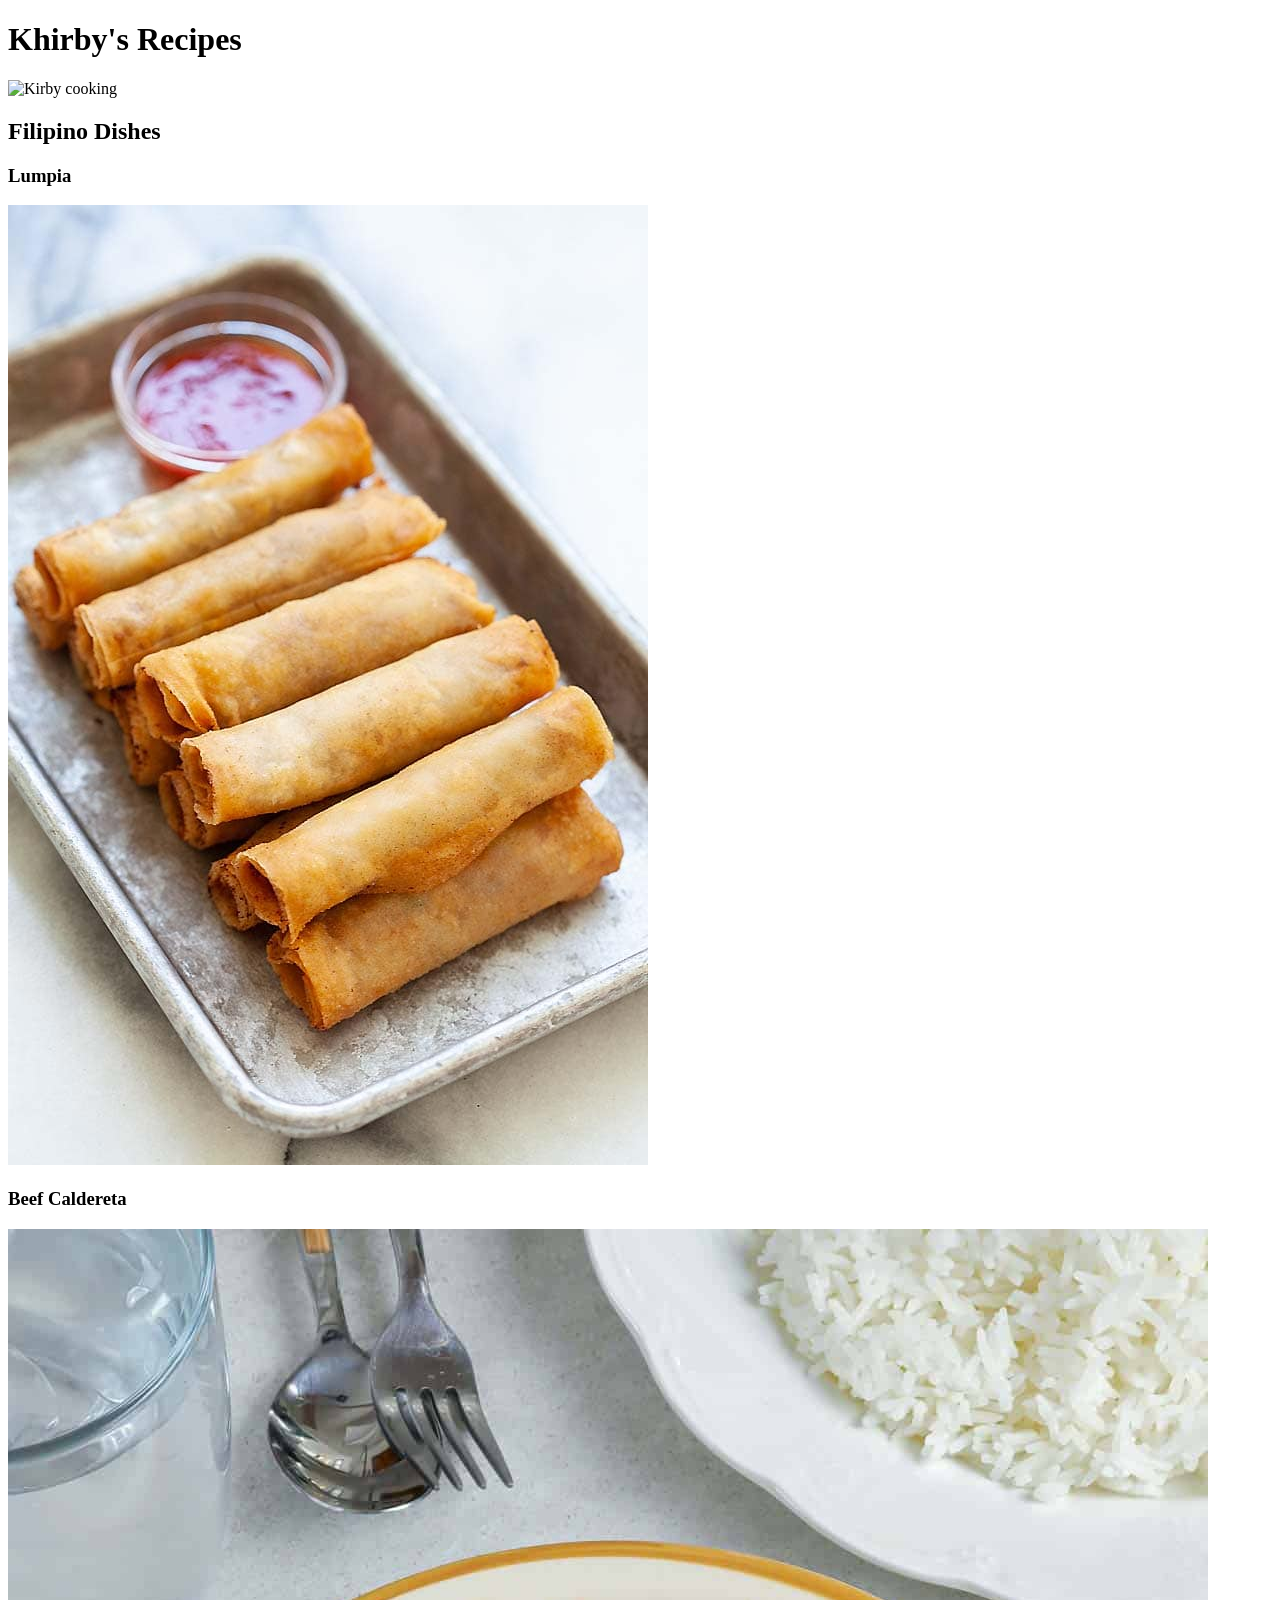
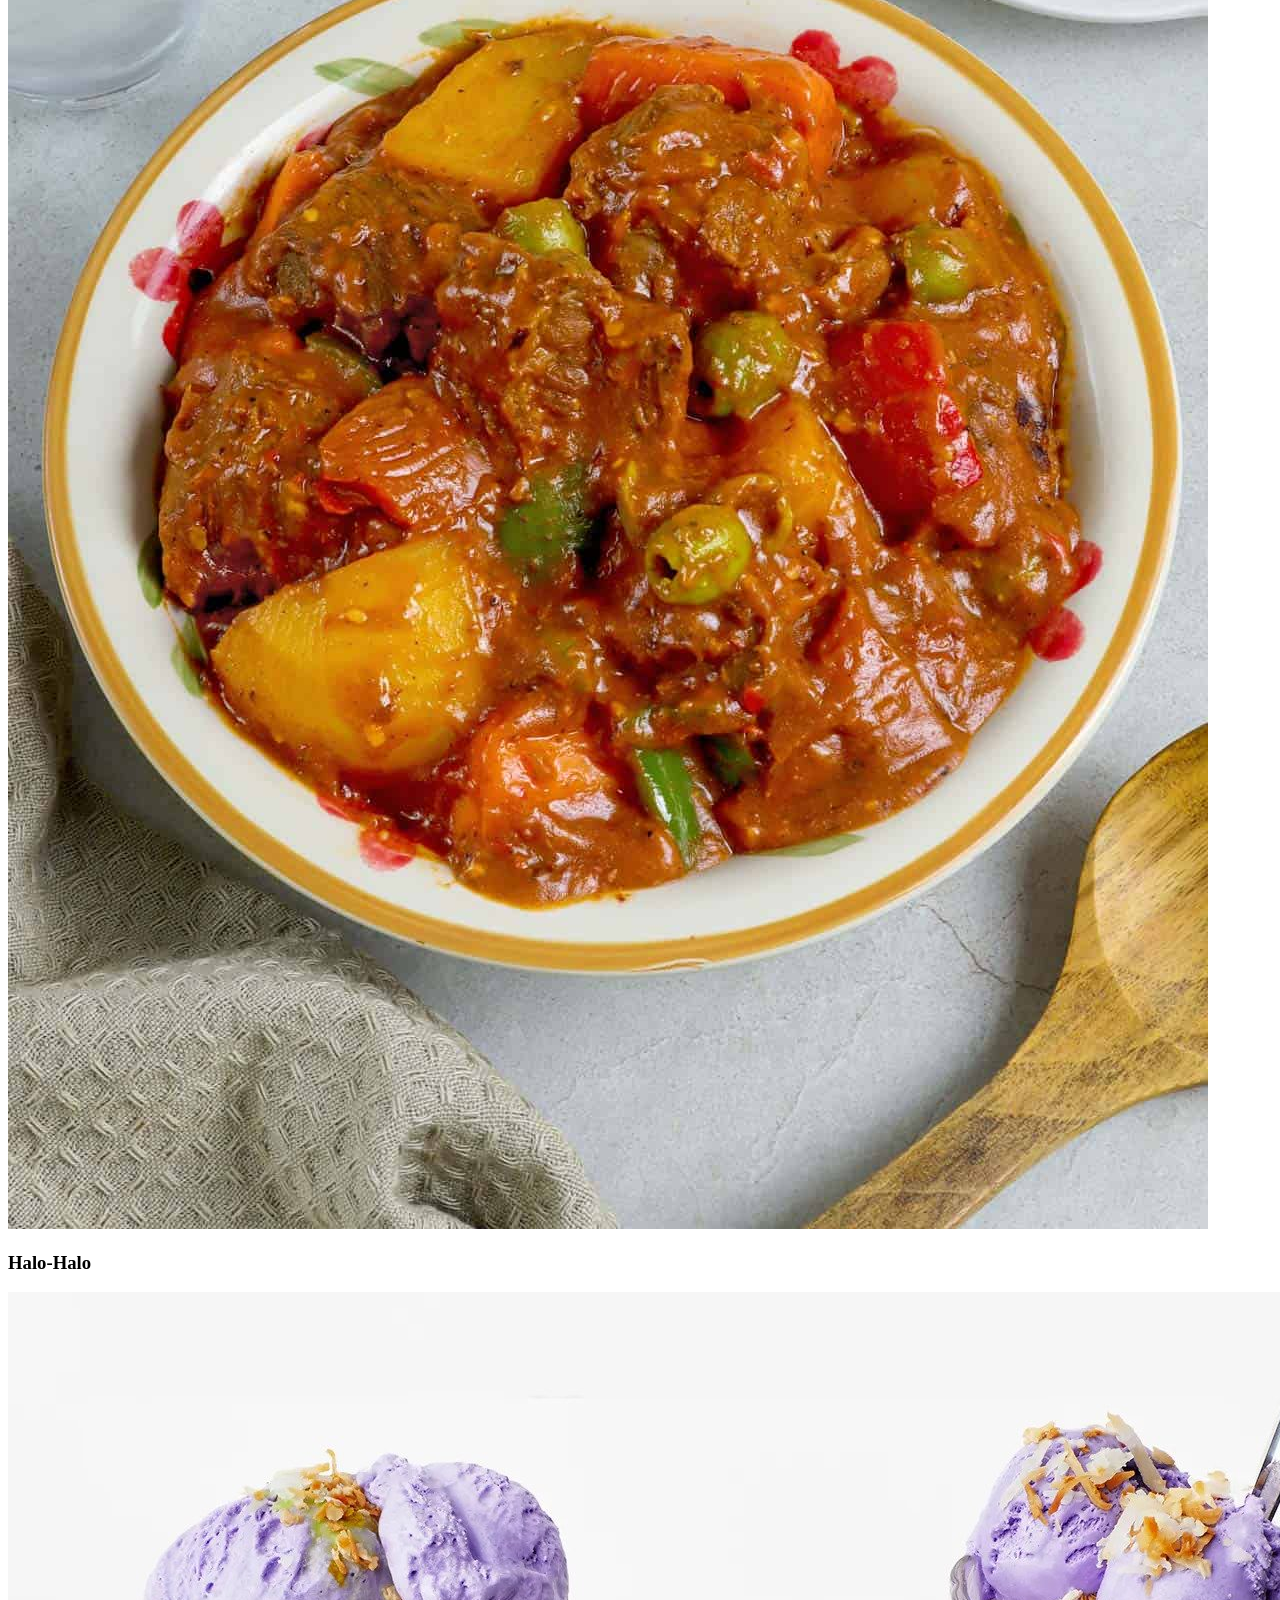
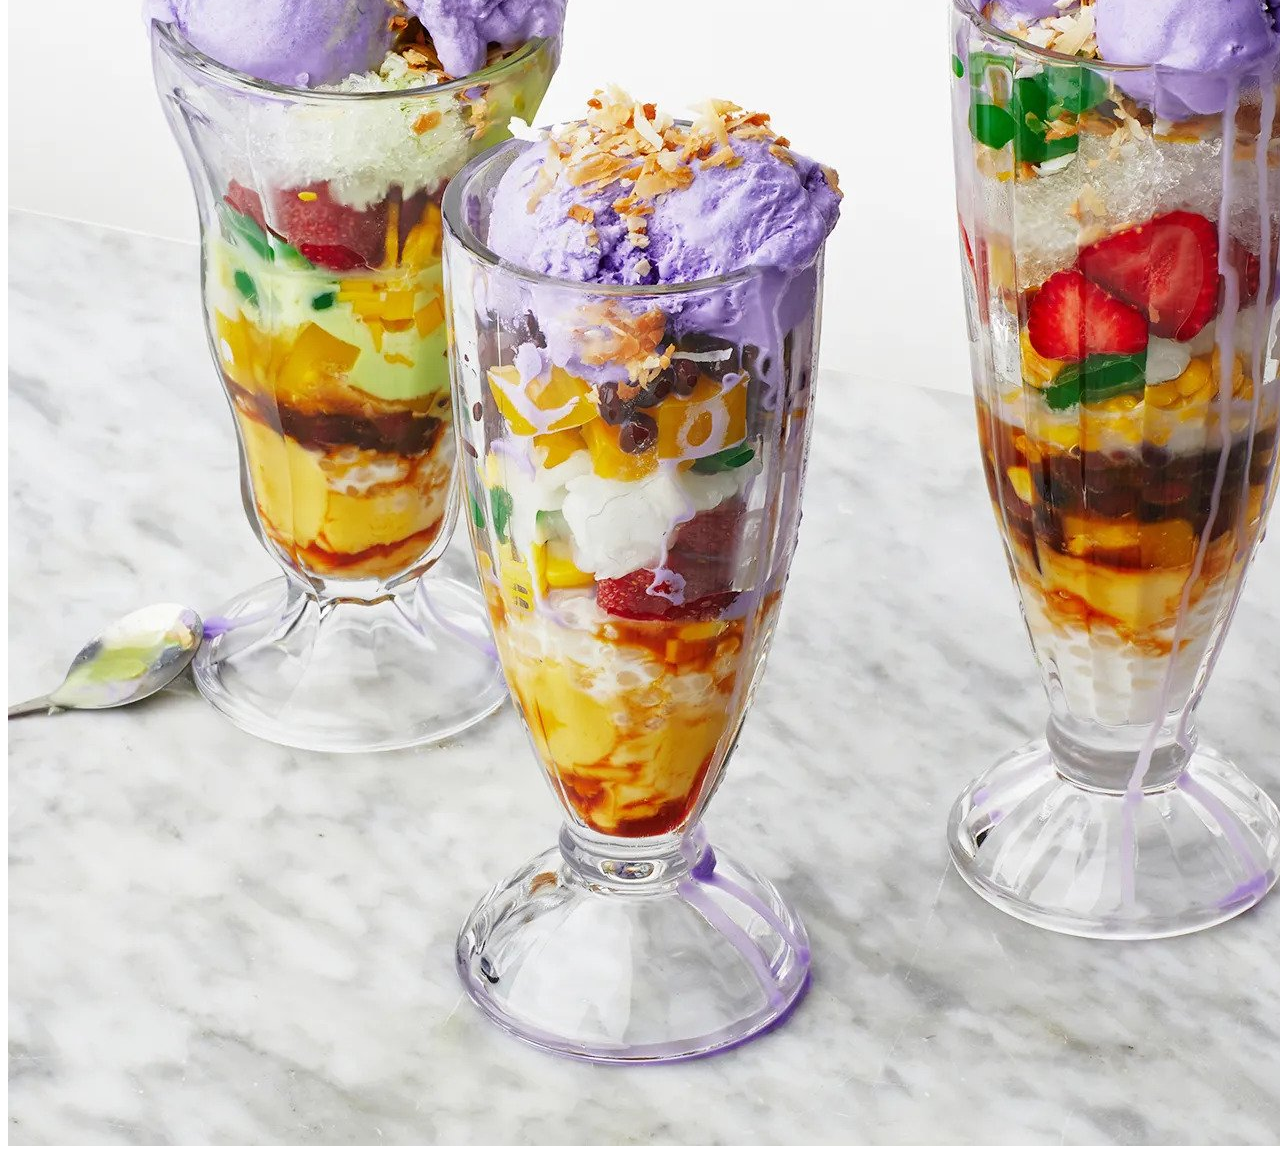
==== index.html @ 0ebfeaf5 "Remove original styles" ====
<!DOCTYPE html>
<html lang="en">
    <head>
        <meta charset="UTF-8">
        <title>Khirby's Recipes</title>
    </head>
    <body>
        <header>
            <h1>Khirby's Recipes</h1>
        </header>
        <main>
            <section id="hero-image">
                <img src="./images/kirbycooking.gif" alt="Kirby cooking">
            </section>
            <section id="main-content">
                <h2>Filipino Dishes</h2>
                <section class="recipe-list">
                    <div class="recipe">
                        <h3>Lumpia</h3>
                        <a href="./recipes/lumpia.html">
                            <img src="./images/lumpia.jpeg" alt="Filipino Lumpia">
                        </a>
                    </div>

                    <div class="recipe">
                        <h3>Beef Caldereta</h3>
                        <a href="./recipes/beefCaldereta.html">
                            <img src="./images/beefcaldereta.jpeg" alt="Filipino Beef Caldereta">
                        </a>
                    </div>

                    <div class="recipe">
                        <h3>Halo-Halo</h3>
                        <a href="./recipes/haloHalo.html">
                            <img src="./images/halohalo.jpeg" alt="Filipino Halo-Halo">
                        </a>
                    </div>
                </section>
            </section>
        </main>
    </body>
</html>
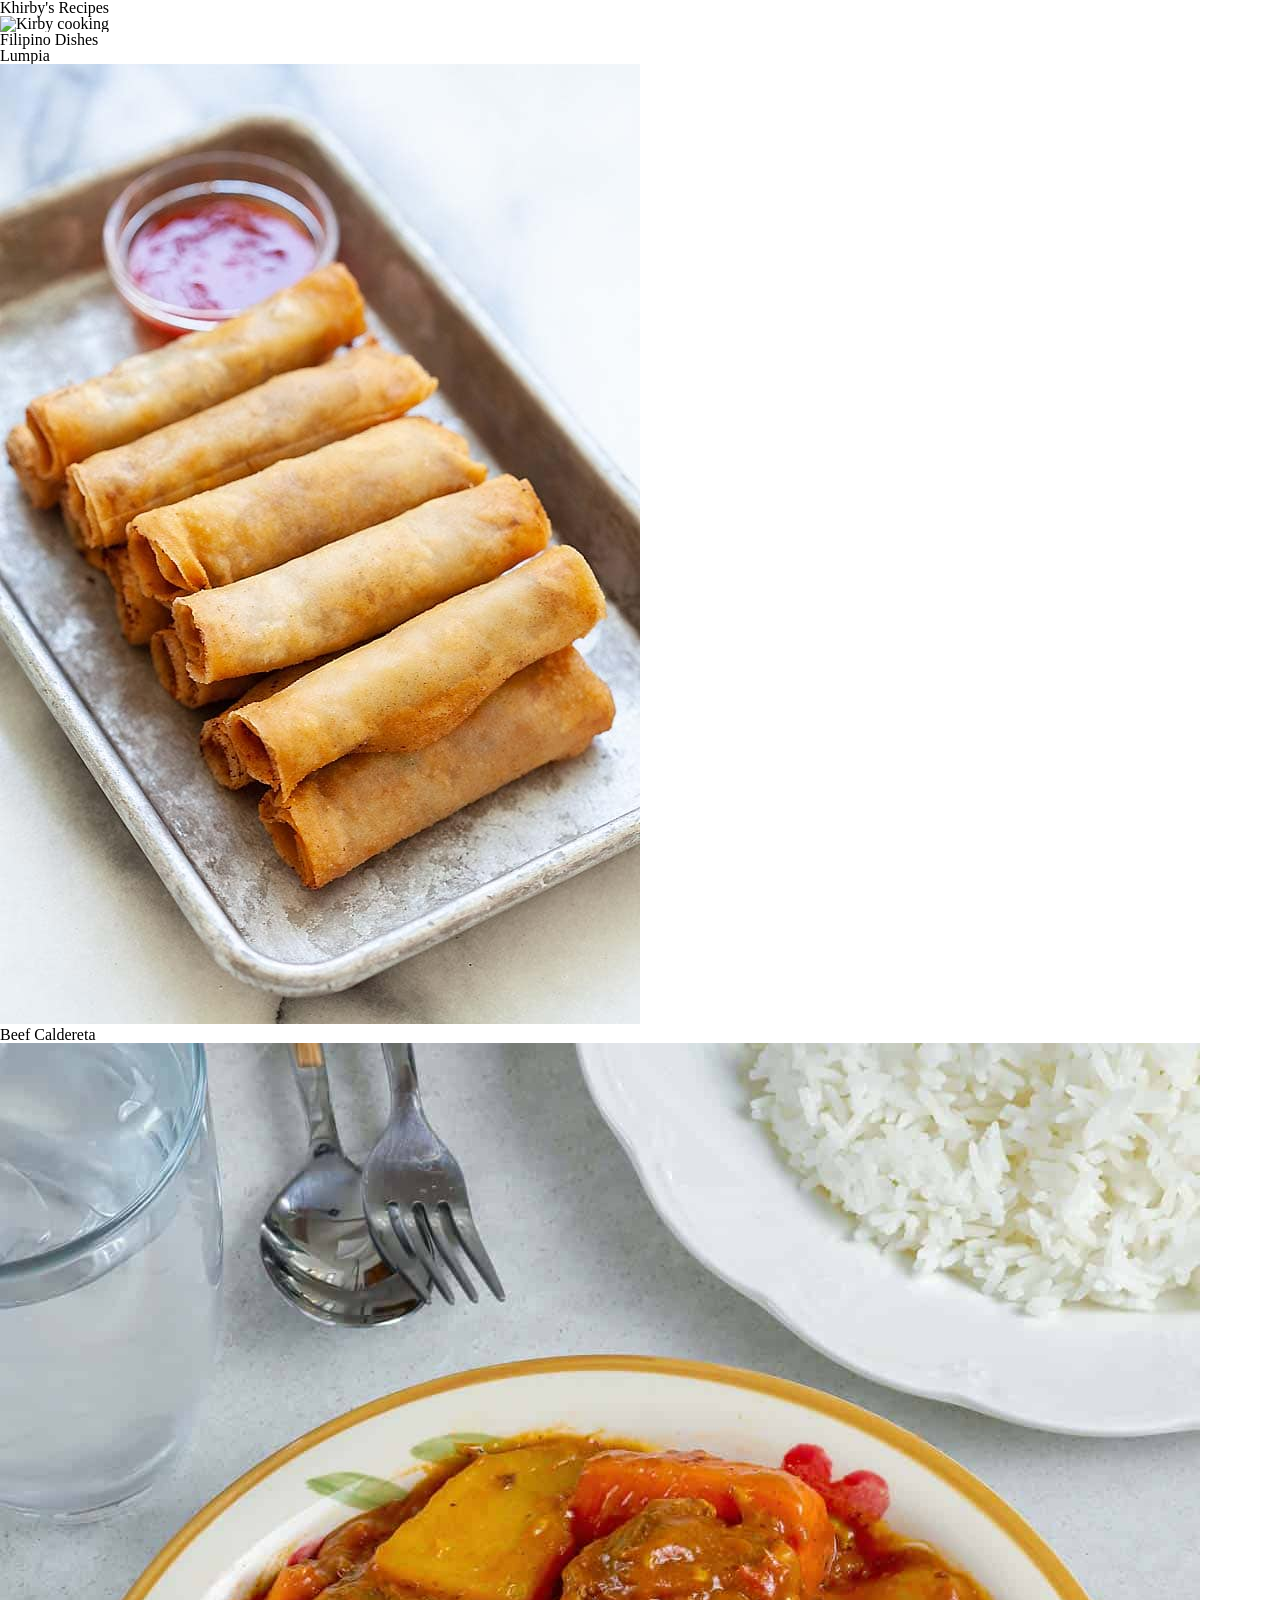
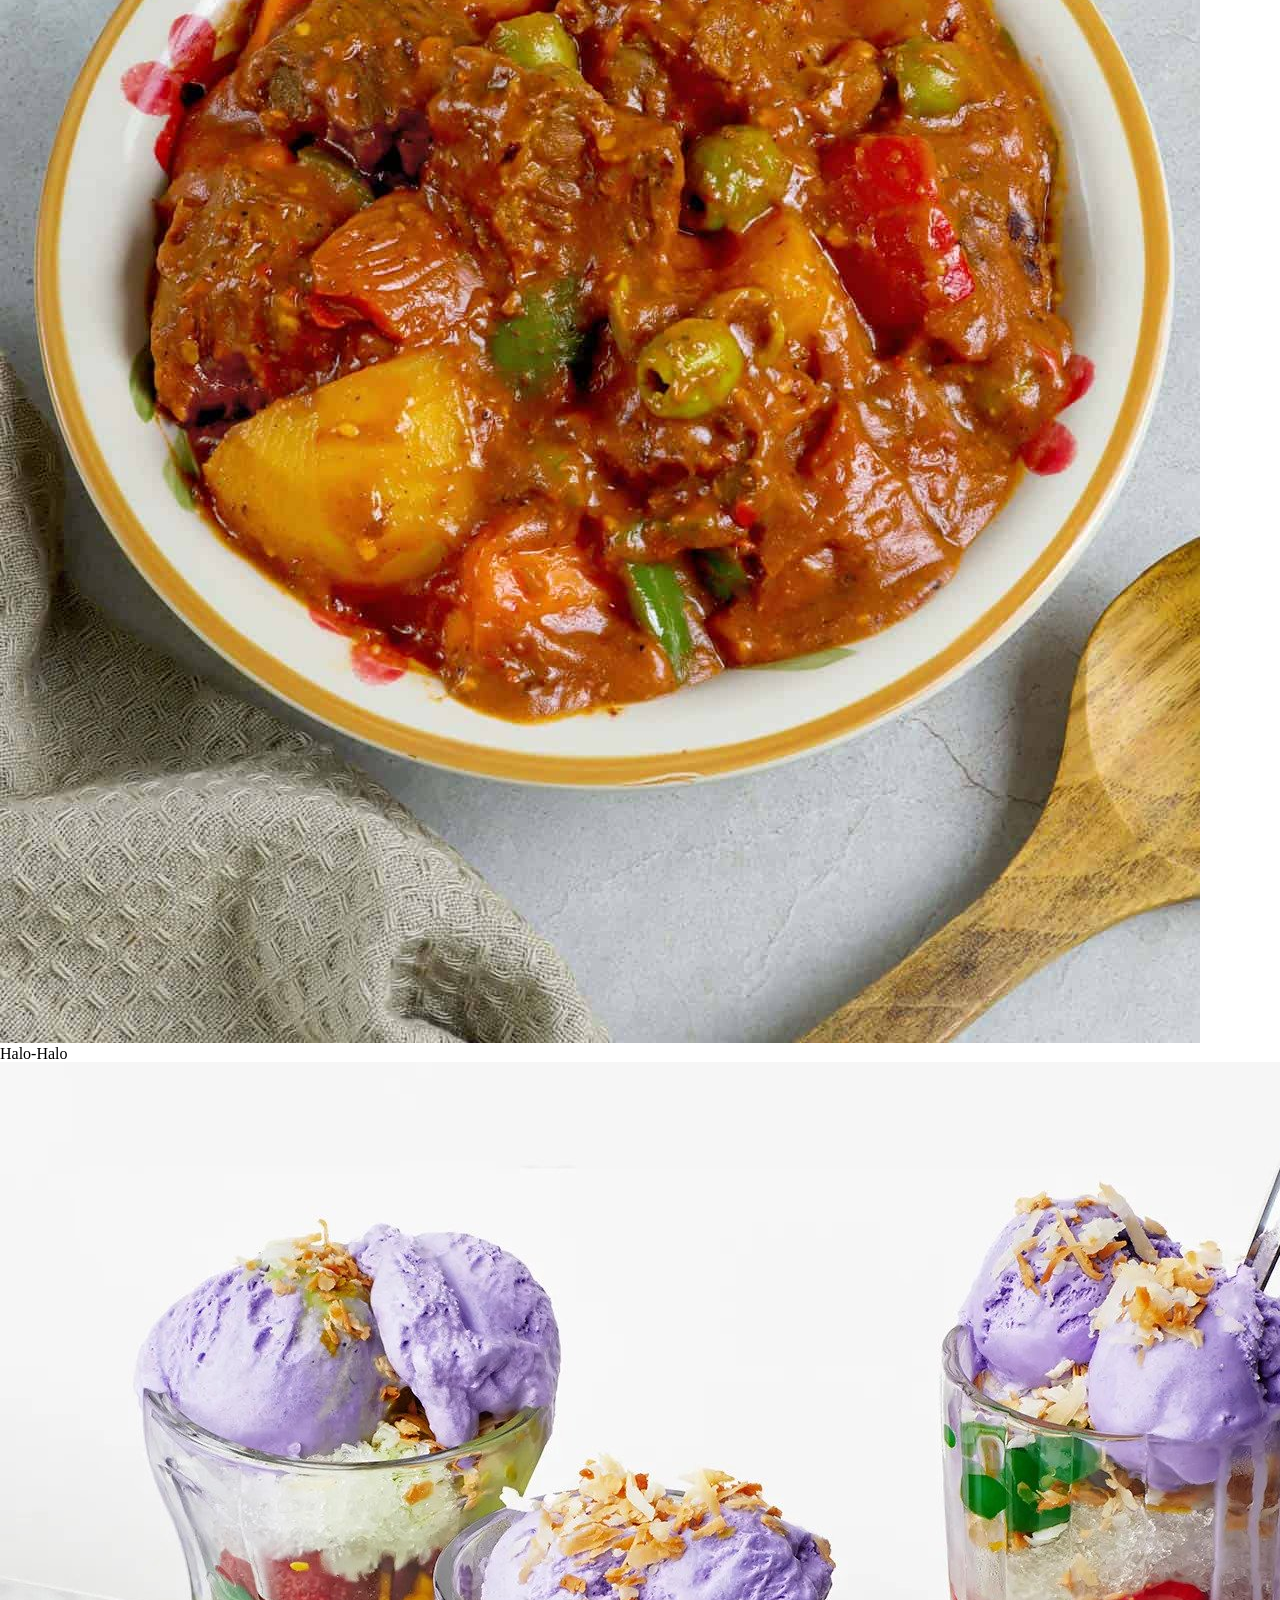
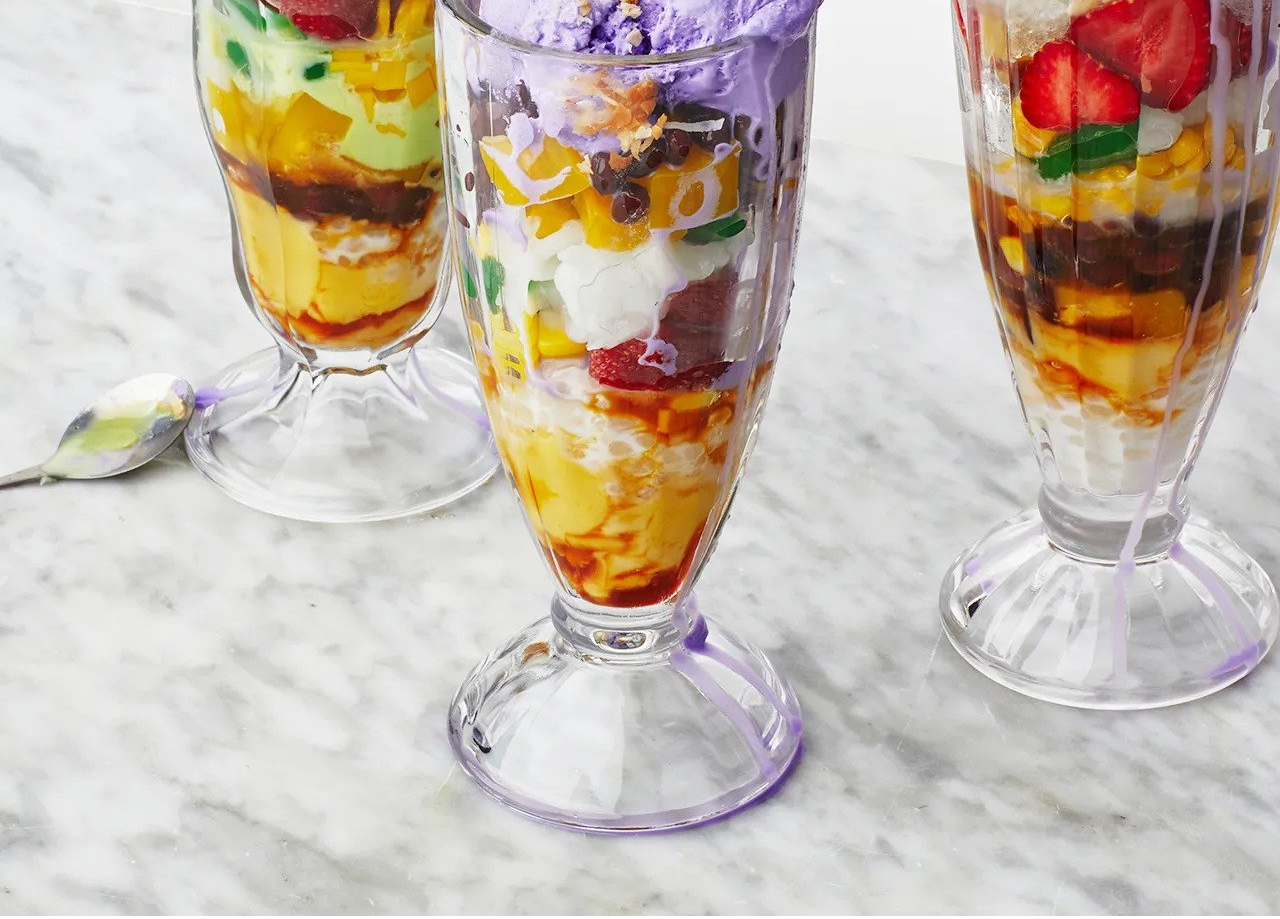
==== commit c811fd66: "Reset css" ====
--- a/index.html
+++ b/index.html
@@ -2,6 +2,7 @@
 <html lang="en">
     <head>
         <meta charset="UTF-8">
+        <link rel="stylesheet" href="reset.css">
         <title>Khirby's Recipes</title>
     </head>
     <body>
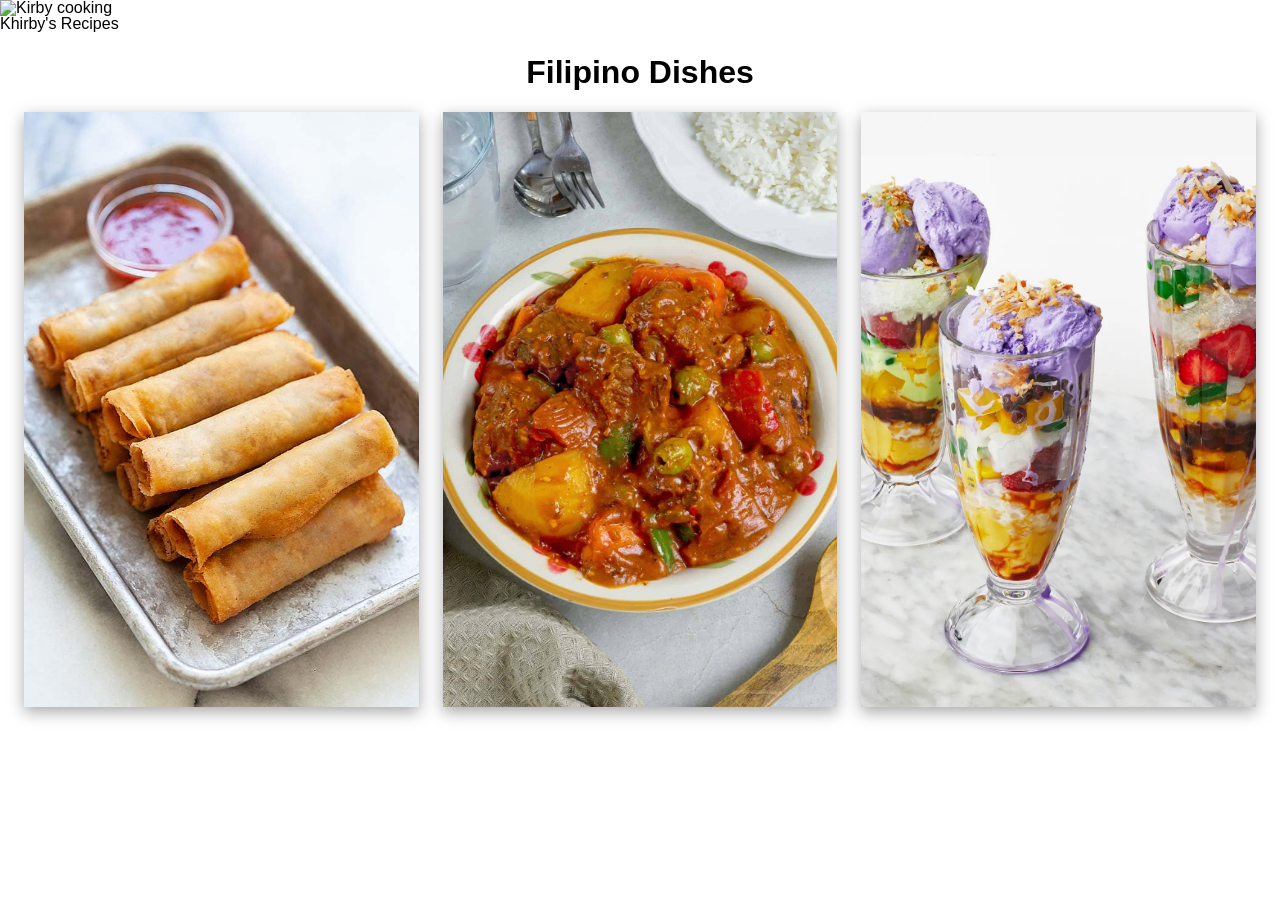
==== commit 905d7ffe: "Style recipe section" ====
--- a/index.html
+++ b/index.html
@@ -3,38 +3,43 @@
     <head>
         <meta charset="UTF-8">
         <link rel="stylesheet" href="reset.css">
+        <link rel="stylesheet" href="styles.css">
         <title>Khirby's Recipes</title>
     </head>
     <body>
-        <header>
-            <h1>Khirby's Recipes</h1>
-        </header>
         <main>
-            <section id="hero-image">
-                <img src="./images/kirbycooking.gif" alt="Kirby cooking">
+            <section id="hero">
+                <img class="hero-image" src="./images/kirbycooking.gif" alt="Kirby cooking">
+                <h1 class="hero-text">Khirby's Recipes</h1>
             </section>
-            <section id="main-content">
+            <section class="recipes">
                 <h2>Filipino Dishes</h2>
                 <section class="recipe-list">
-                    <div class="recipe">
-                        <h3>Lumpia</h3>
+                    <div class="recipe-card">
                         <a href="./recipes/lumpia.html">
-                            <img src="./images/lumpia.jpeg" alt="Filipino Lumpia">
+                            <img class="recipe-img" src="./images/lumpia.jpeg" alt="Filipino Lumpia">
                         </a>
+                        <div class="overlay">
+                            <h3 class="overlay-text">Lumpia</h3>
+                        </div>
                     </div>
 
-                    <div class="recipe">
-                        <h3>Beef Caldereta</h3>
+                    <div class="recipe-card">
                         <a href="./recipes/beefCaldereta.html">
-                            <img src="./images/beefcaldereta.jpeg" alt="Filipino Beef Caldereta">
+                            <img class="recipe-img" src="./images/beefcaldereta.jpeg" alt="Filipino Beef Caldereta">
                         </a>
+                        <div class="overlay">
+                            <h3 class="overlay-text">Beef Caldereta</h3>
+                        </div>
                     </div>
 
-                    <div class="recipe">
-                        <h3>Halo-Halo</h3>
+                    <div class="recipe-card">
                         <a href="./recipes/haloHalo.html">
-                            <img src="./images/halohalo.jpeg" alt="Filipino Halo-Halo">
+                            <img class="recipe-img" src="./images/halohalo.jpeg" alt="Filipino Halo-Halo">
                         </a>
+                        <div class="overlay">
+                            <h3 class="overlay-text">Halo-Halo</h3>
+                        </div>
                     </div>
                 </section>
             </section>
--- a/styles.css
+++ b/styles.css
@@ -0,0 +1,71 @@
+body{
+    margin: 0;
+    min-height: 100vh;
+    display: flex;
+    flex-direction: column;
+    font-family: 'Source Sans Pro', sans-serif;
+}
+
+
+/* MAIN */
+.recipes {
+    margin: 1.5rem;
+}
+
+.recipes h2 {
+    font-size: 2rem;
+    font-weight: bold;
+    margin: 1.5rem;
+    text-align: center;
+}
+
+.recipe-list {
+    display: grid;
+    grid-gap: 1.5rem;
+    grid-template-columns: repeat(3, 1fr);
+}
+
+.recipe-card {
+    box-shadow: rgba(0, 0, 0, 0.35) 0px 5px 15px;
+    position: relative;
+}
+
+.recipe-img {
+    width: 100%;
+    height: 100%;
+    object-fit: cover;
+}
+
+.recipe-card .overlay {
+    position: absolute;
+    opacity: 0.5;
+    bottom: 100%;
+    left: 0;
+    right: 0;
+    background-color: #7E7E7E;
+    overflow: hidden;
+    width: 100%;
+    height:0;
+    transition: .5s ease;
+}
+
+.recipe-card:hover .overlay {
+    bottom: 0;
+    height: 100%;
+}
+  
+.recipe-card .overlay .overlay-text{
+    text-transform: uppercase;
+    font-size: 1rem;
+    font-weight: bold;
+    color: white;
+    font-size: 20px;
+    position: absolute;
+    top: 50%;
+    left: 50%;
+    -webkit-transform: translate(-50%, -50%);
+    -ms-transform: translate(-50%, -50%);
+    transform: translate(-50%, -50%);
+    text-align: center;
+}
+
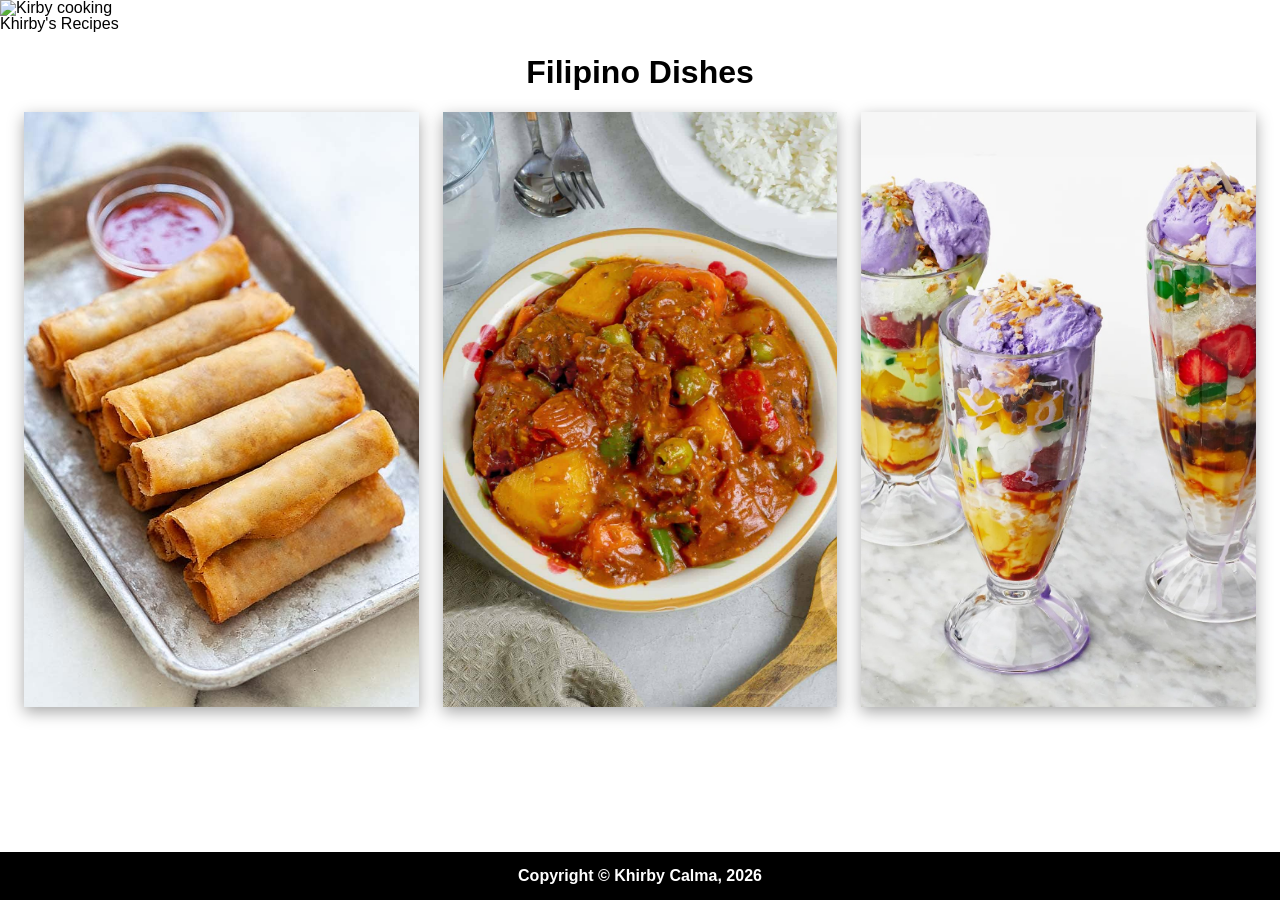
==== commit 1e5d7fbd: "Add footer" ====
--- a/index.html
+++ b/index.html
@@ -44,5 +44,8 @@
                 </section>
             </section>
         </main>
+        <footer>
+            <p>Copyright &copy; Khirby Calma, <script>document.write(new Date().getFullYear());</script></p>
+        </footer>
     </body>
 </html>
--- a/styles.css
+++ b/styles.css
@@ -69,3 +69,13 @@
     text-align: center;
 }
 
+/* FOOTER */
+footer {
+    text-align: center;
+    background-color: black;
+    color: white;
+    font-size: 1rem;
+    font-weight: bold;
+    padding: 1rem;
+    margin-top: auto;
+}
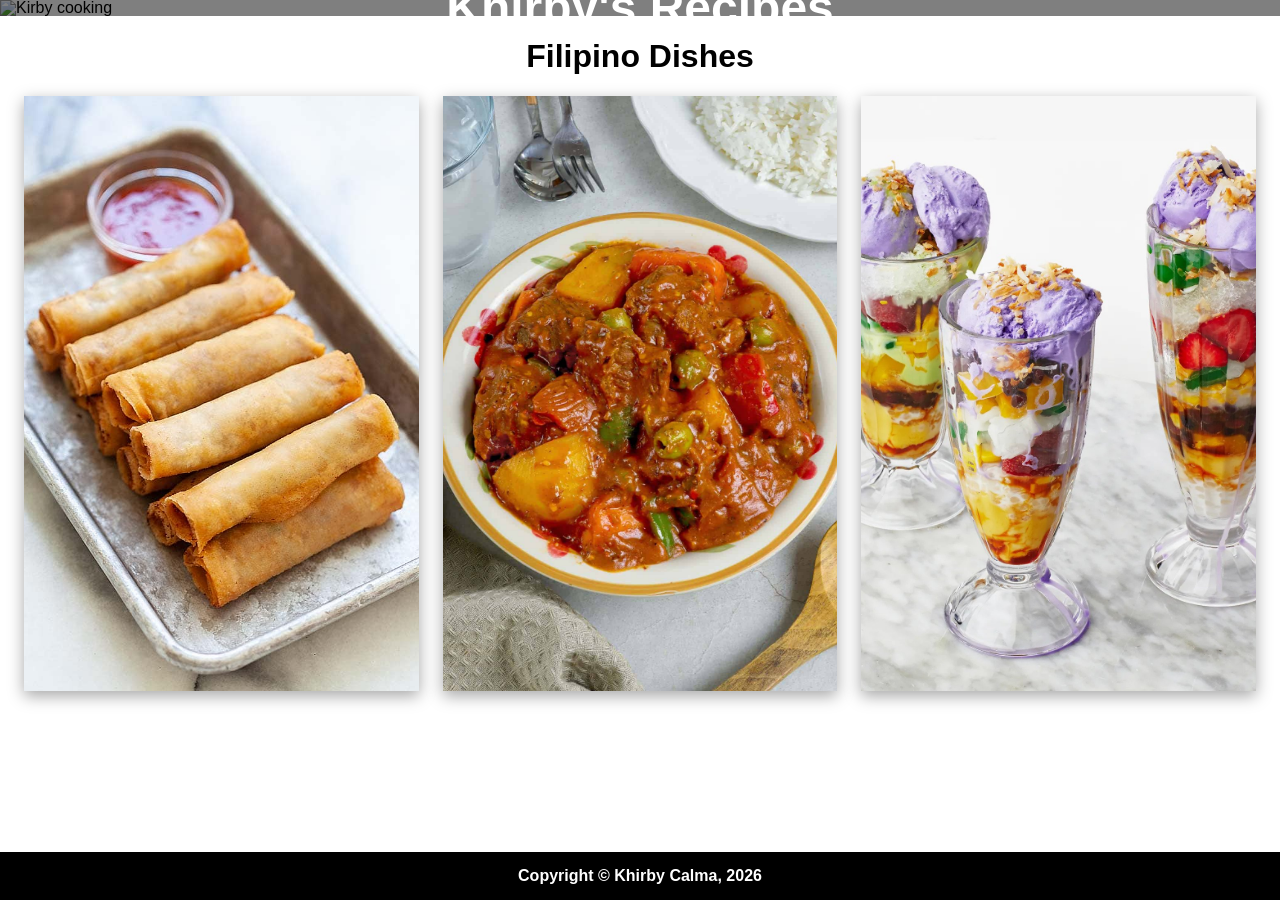
==== commit b9d3245c: "Implement hero section" ====
--- a/index.html
+++ b/index.html
@@ -8,9 +8,11 @@
     </head>
     <body>
         <main>
-            <section id="hero">
-                <img class="hero-image" src="./images/kirbycooking.gif" alt="Kirby cooking">
-                <h1 class="hero-text">Khirby's Recipes</h1>
+            <section class="hero">
+                <img src="./images/kirbycooking.gif" alt="Kirby cooking">
+                <div class="overlay">
+                    <h1 class="overlay-text">Khirby's Recipes</h1>
+                </div>
             </section>
             <section class="recipes">
                 <h2>Filipino Dishes</h2>
--- a/styles.css
+++ b/styles.css
@@ -6,6 +6,37 @@
     font-family: 'Source Sans Pro', sans-serif;
 }
 
+/* HEADER */
+.hero {
+  position: relative; 
+  width: 100%;
+}
+
+.hero img {
+    width: 100%;
+    height: 35vh;
+    object-fit: cover;
+}
+
+.hero .overlay {
+    position: absolute; 
+    top: 0; 
+    left: 0;
+    width: 100%; 
+    height: 100%; 
+    z-index: 1; 
+    background-color: rgba(0, 0, 0, 0.5);
+}
+
+.hero .overlay .overlay-text {
+    position: absolute;
+    top: 50%; 
+    left: 50%; 
+    transform: translate(-50%, -50%);
+    color: #fff; 
+    font-size: 3rem; 
+    font-weight: bold;
+}
 
 /* MAIN */
 .recipes {
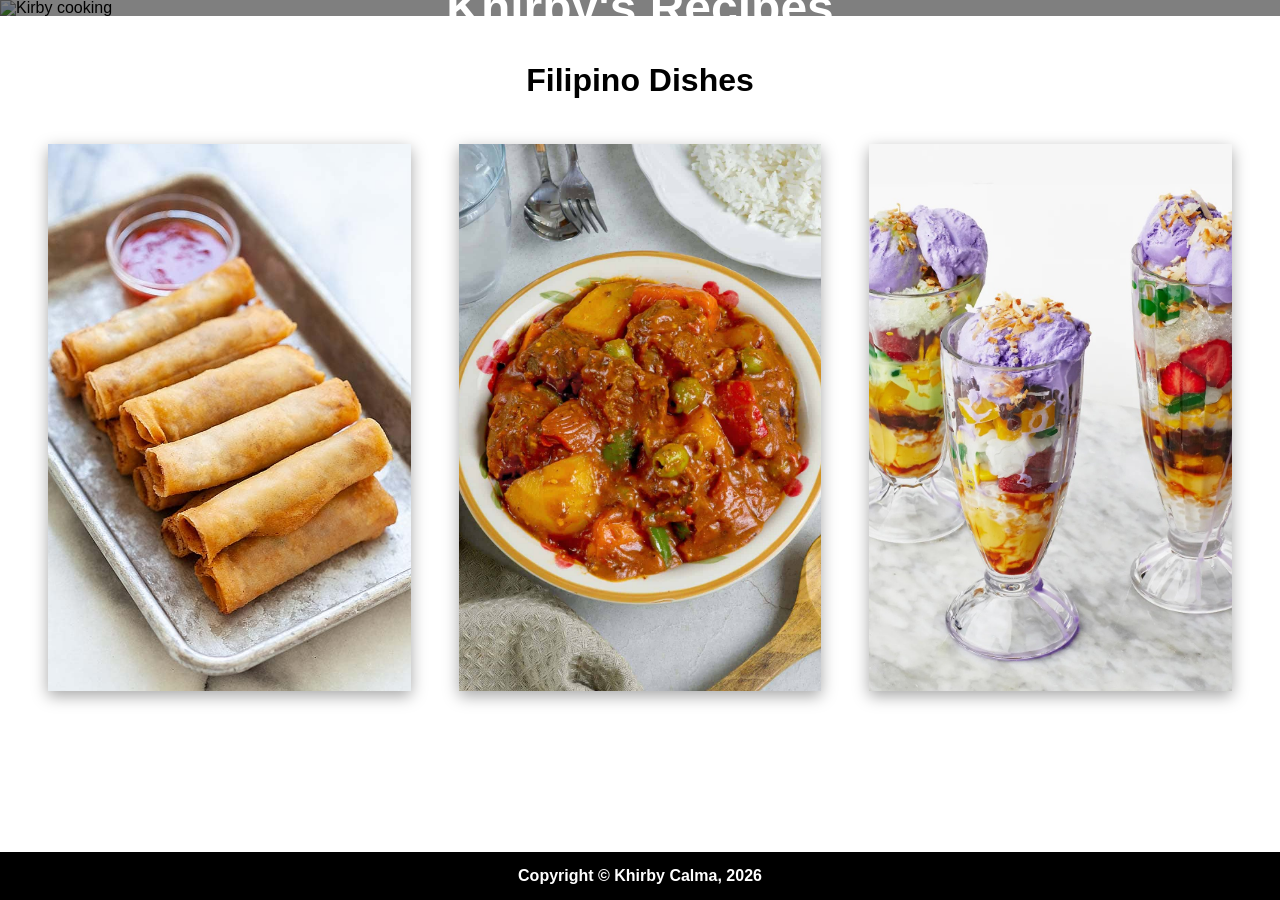
==== commit d207036f: "Made the site better" ====
--- a/index.html
+++ b/index.html
@@ -1,53 +1,57 @@
 <!DOCTYPE html>
 <html lang="en">
-    <head>
-        <meta charset="UTF-8">
-        <link rel="stylesheet" href="reset.css">
-        <link rel="stylesheet" href="styles.css">
-        <title>Khirby's Recipes</title>
-    </head>
-    <body>
-        <main>
-            <section class="hero">
-                <img src="./images/kirbycooking.gif" alt="Kirby cooking">
-                <div class="overlay">
-                    <h1 class="overlay-text">Khirby's Recipes</h1>
-                </div>
-            </section>
-            <section class="recipes">
-                <h2>Filipino Dishes</h2>
-                <section class="recipe-list">
-                    <div class="recipe-card">
-                        <a href="./recipes/lumpia.html">
-                            <img class="recipe-img" src="./images/lumpia.jpeg" alt="Filipino Lumpia">
-                        </a>
+
+<head>
+    <meta charset="UTF-8">
+    <link rel="stylesheet" href="reset.css">
+    <link rel="stylesheet" href="styles.css">
+    <title>Khirby's Recipes</title>
+</head>
+
+<body>
+    <main>
+        <section class="hero">
+            <img src="./images/kirbycooking.gif" alt="Kirby cooking">
+            <div class="overlay">
+                <h1 class="overlay-text">Khirby's Recipes</h1>
+            </div>
+        </section>
+        <section class="recipes">
+            <h2>Filipino Dishes</h2>
+            <section class="recipe-list">
+                <div class="recipe-card">
+                    <img class="recipe-img" src="./images/lumpia.jpeg" alt="Filipino Lumpia">
+                    <a href="./recipes/lumpia.html">
                         <div class="overlay">
                             <h3 class="overlay-text">Lumpia</h3>
                         </div>
-                    </div>
+                    </a>
+                </div>
 
-                    <div class="recipe-card">
-                        <a href="./recipes/beefCaldereta.html">
-                            <img class="recipe-img" src="./images/beefcaldereta.jpeg" alt="Filipino Beef Caldereta">
-                        </a>
+                <div class="recipe-card">
+                    <img class="recipe-img" src="./images/beefcaldereta.jpeg" alt="Filipino Beef Caldereta">
+                    <a href="./recipes/beefCaldereta.html">
                         <div class="overlay">
                             <h3 class="overlay-text">Beef Caldereta</h3>
                         </div>
-                    </div>
-
-                    <div class="recipe-card">
-                        <a href="./recipes/haloHalo.html">
-                            <img class="recipe-img" src="./images/halohalo.jpeg" alt="Filipino Halo-Halo">
-                        </a>
+                    </a>
+                </div>
+                <div class="recipe-card">
+                    <img class="recipe-img" src="./images/halohalo.jpeg" alt="Filipino Halo-Halo">
+                    <a href="./recipes/haloHalo.html">
                         <div class="overlay">
                             <h3 class="overlay-text">Halo-Halo</h3>
                         </div>
-                    </div>
-                </section>
+                    </a>
+                </div>
             </section>
-        </main>
-        <footer>
-            <p>Copyright &copy; Khirby Calma, <script>document.write(new Date().getFullYear());</script></p>
-        </footer>
-    </body>
+        </section>
+    </main>
+    <footer>
+        <p>Copyright &copy; Khirby Calma,
+            <script>document.write(new Date().getFullYear());</script>
+        </p>
+    </footer>
+</body>
+
 </html>
--- a/styles.css
+++ b/styles.css
@@ -1,4 +1,4 @@
-body{
+body {
     margin: 0;
     min-height: 100vh;
     display: flex;
@@ -8,8 +8,8 @@
 
 /* HEADER */
 .hero {
-  position: relative; 
-  width: 100%;
+    position: relative;
+    width: 100%;
 }
 
 .hero img {
@@ -19,40 +19,40 @@
 }
 
 .hero .overlay {
-    position: absolute; 
-    top: 0; 
+    position: absolute;
+    top: 0;
     left: 0;
-    width: 100%; 
-    height: 100%; 
-    z-index: 1; 
+    width: 100%;
+    height: 100%;
+    z-index: 1;
     background-color: rgba(0, 0, 0, 0.5);
 }
 
 .hero .overlay .overlay-text {
     position: absolute;
-    top: 50%; 
-    left: 50%; 
+    top: 50%;
+    left: 50%;
     transform: translate(-50%, -50%);
-    color: #fff; 
-    font-size: 3rem; 
+    color: #fff;
+    font-size: 3rem;
     font-weight: bold;
 }
 
 /* MAIN */
 .recipes {
-    margin: 1.5rem;
+    margin: 3rem;
 }
 
 .recipes h2 {
     font-size: 2rem;
     font-weight: bold;
-    margin: 1.5rem;
+    margin: 3rem;
     text-align: center;
 }
 
 .recipe-list {
     display: grid;
-    grid-gap: 1.5rem;
+    grid-gap: 3rem;
     grid-template-columns: repeat(3, 1fr);
 }
 
@@ -69,14 +69,13 @@
 
 .recipe-card .overlay {
     position: absolute;
-    opacity: 0.5;
     bottom: 100%;
     left: 0;
     right: 0;
-    background-color: #7E7E7E;
+    background-color: rgba(0, 0, 0, 0.5);
     overflow: hidden;
     width: 100%;
-    height:0;
+    height: 0;
     transition: .5s ease;
 }
 
@@ -84,8 +83,8 @@
     bottom: 0;
     height: 100%;
 }
-  
-.recipe-card .overlay .overlay-text{
+
+.recipe-card .overlay .overlay-text {
     text-transform: uppercase;
     font-size: 1rem;
     font-weight: bold;
@@ -100,6 +99,40 @@
     text-align: center;
 }
 
+.recipe-content {
+    width: 50vh;
+    display: flex;
+    flex-direction: column;
+    gap: 3rem;
+    margin: 3rem auto;
+}
+
+.recipe-content .description h2,
+.recipe-content .ingredients h2,
+.recipe-content .steps h2 {
+    font-size: 2rem;
+    font-weight: bold;
+    margin-bottom: 1.5rem;
+}
+
+.recipe-content .description p,
+.recipe-content .ingredients ul li p {
+    font-size: 1rem;
+    line-height: 1.75rem;
+    margin-bottom: 1.5rem;
+}
+
+.recipe-content .ingredients ul {
+    display: block;
+    list-style: disc outside none;
+    margin: 1em 0;
+    padding: 0 0 0 40px;
+}
+
+.recipe-content .ingredients ul li {
+    display: list-item;
+}
+
 /* FOOTER */
 footer {
     text-align: center;
@@ -109,4 +142,12 @@
     font-weight: bold;
     padding: 1rem;
     margin-top: auto;
+}
+
+.backBtn {
+    background-color: black;
+    color: white;
+    cursor: pointer;
+    font-weight: bolder;
+    padding: 4px 8px;
 }
